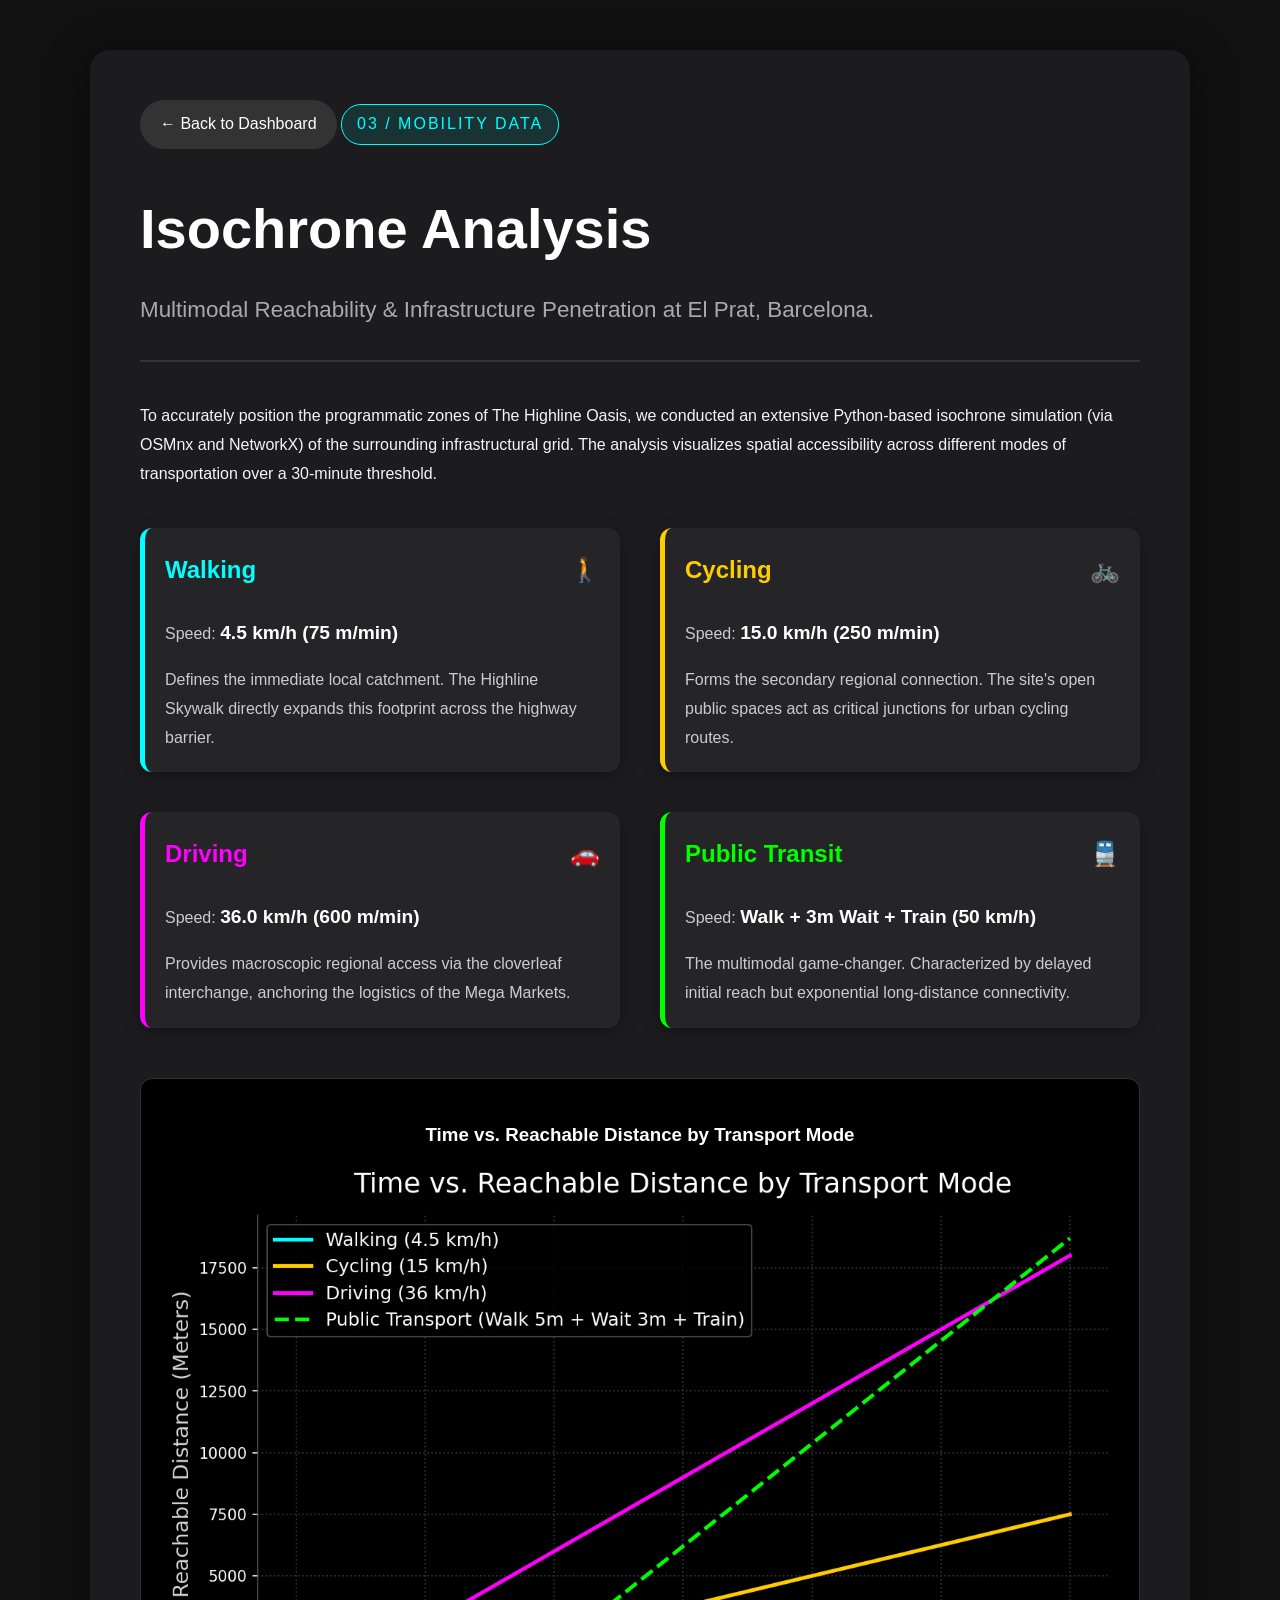
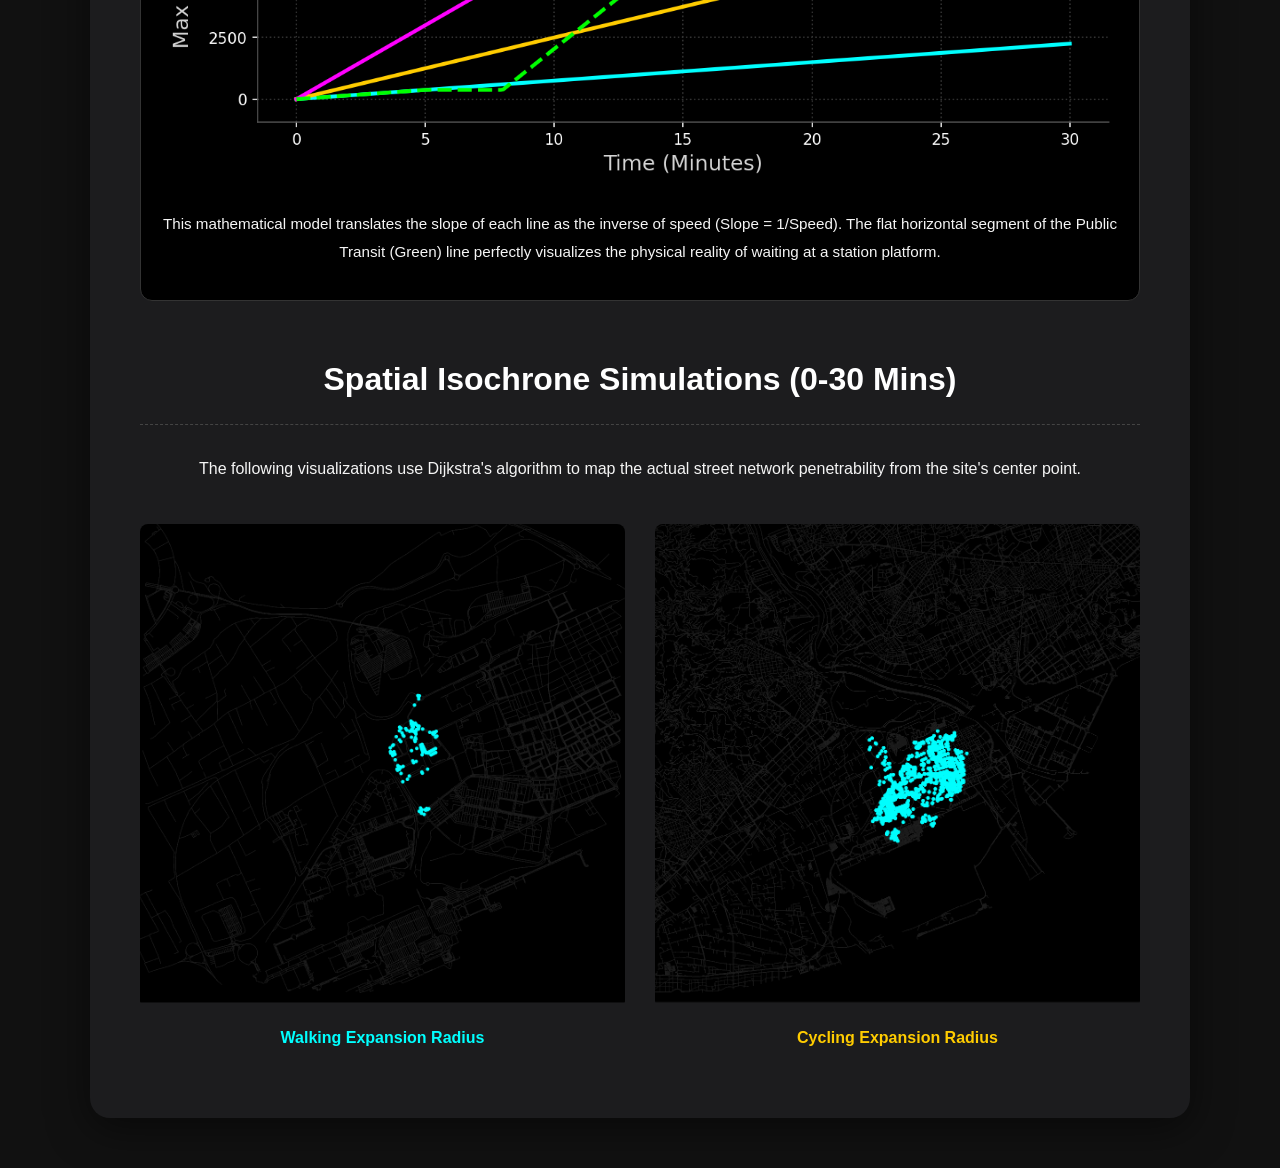
==== pages/mobility.html @ 181464d1 "Complete project upload with latest analysis and Smappen fusion" ====
<!DOCTYPE html>
<html lang="en">
<head>
    <meta charset="UTF-8">
    <meta name="viewport" content="width=device-width, initial-scale=1.0">
    <title>03 | Mobility & Isochrone Data</title>
    <style>
        body {
            background-color: #111;
            color: #f5f5f5;
            font-family: -apple-system, BlinkMacSystemFont, "Segoe UI", Roboto, Helvetica, Arial, sans-serif;
            margin: 0;
            padding: 50px;
            line-height: 1.8;
        }
        .container {
            max-width: 1000px;
            margin: 0 auto;
            background: #1c1c1e;
            padding: 50px;
            border-radius: 20px;
            box-shadow: 0 10px 40px rgba(0,0,0,0.5);
        }
        .header-tag {
            color: #00ffff;
            font-size: 1rem;
            letter-spacing: 2px;
            margin-bottom: 10px;
            display: inline-block;
            border: 1px solid #00ffff;
            padding: 5px 15px;
            border-radius: 20px;
            background: rgba(0,255,255,0.1);
        }
        h1 {
            color: #fff;
            font-size: 3.5rem;
            margin-top: 0;
            margin-bottom: 10px;
        }
        .subtitle {
            font-size: 1.4rem;
            color: #aaa;
            margin-bottom: 40px;
            border-bottom: 2px solid #333;
            padding-bottom: 30px;
        }
        .data-grid {
            display: grid;
            grid-template-columns: 1fr 1fr;
            gap: 40px;
            margin-top: 40px;
        }
        .data-card {
            background: #252528;
            padding: 20px;
            border-radius: 12px;
            border-left: 5px solid;
            box-shadow: 0 5px 15px rgba(0,0,0,0.3);
        }
        .data-card.walking { border-color: #00ffff; }
        .data-card.biking { border-color: #ffcc00; }
        .data-card.driving { border-color: #ff00ff; }
        .data-card.transit { border-color: #00ff00; }
        
        .data-card h3 {
            margin-top: 0;
            font-size: 1.5rem;
            display: flex;
            justify-content: space-between;
        }
        .data-card p {
            color: #ccc;
            font-size: 1rem;
            margin-bottom: 0;
        }
        .metric {
            font-size: 1.2rem;
            font-weight: bold;
            color: #fff;
        }
        
        .full-width-chart {
            margin-top: 50px;
            width: 100%;
            background: #000;
            border-radius: 12px;
            padding: 20px;
            box-sizing: border-box;
            border: 1px solid #333;
            text-align: center;
        }
        .full-width-chart img {
            max-width: 100%;
            border-radius: 8px;
        }
        .full-width-chart h3 {
            color: #fff;
            margin-bottom: 10px;
        }

        .back-btn {
            display: inline-block;
            padding: 10px 20px;
            background: #333;
            color: white;
            text-decoration: none;
            border-radius: 30px;
            margin-bottom: 30px;
            transition: background 0.3s ease;
        }
        .back-btn:hover { background: #555; }
        
        /* 動畫展演區 */
        .animation-showcase {
            margin-top: 50px;
            text-align: center;
        }
        .animation-showcase h3 {
            font-size: 2rem;
            color: #fff;
            margin-bottom: 30px;
            border-bottom: 1px dashed #444;
            padding-bottom: 15px;
        }
        .gif-grid {
            display: grid;
            grid-template-columns: 1fr 1fr;
            gap: 30px;
        }
        .gif-card img {
            width: 100%;
            border-radius: 8px;
            box-shadow: 0 5px 20px rgba(0,0,0,0.5);
            transition: transform 0.3s ease;
        }
        .gif-card img:hover {
            transform: scale(1.02);
        }
        .gif-card p {
            margin-top: 15px;
            font-weight: bold;
            color: #fff;
        }
        
        @media (max-width: 800px) {
            .data-grid, .gif-grid { grid-template-columns: 1fr; }
        }
    </style>
</head>
<body>
    <div class="container">
        <a href="../index.html" class="back-btn">← Back to Dashboard</a>
        
        <div class="header-tag">03 / MOBILITY DATA</div>
        <h1>Isochrone Analysis</h1>
        <div class="subtitle">Multimodal Reachability & Infrastructure Penetration at El Prat, Barcelona.</div>

        <p>To accurately position the programmatic zones of The Highline Oasis, we conducted an extensive Python-based isochrone simulation (via OSMnx and NetworkX) of the surrounding infrastructural grid. The analysis visualizes spatial accessibility across different modes of transportation over a 30-minute threshold.</p>

        <!-- 數據儀表板 -->
        <div class="data-grid">
            <div class="data-card walking">
                <h3 style="color: #00ffff;">Walking <span>🚶</span></h3>
                <p>Speed: <span class="metric">4.5 km/h (75 m/min)</span></p>
                <p>Defines the immediate local catchment. The Highline Skywalk directly expands this footprint across the highway barrier.</p>
            </div>
            
            <div class="data-card biking">
                <h3 style="color: #ffcc00;">Cycling <span>🚲</span></h3>
                <p>Speed: <span class="metric">15.0 km/h (250 m/min)</span></p>
                <p>Forms the secondary regional connection. The site's open public spaces act as critical junctions for urban cycling routes.</p>
            </div>
            
            <div class="data-card driving">
                <h3 style="color: #ff00ff;">Driving <span>🚗</span></h3>
                <p>Speed: <span class="metric">36.0 km/h (600 m/min)</span></p>
                <p>Provides macroscopic regional access via the cloverleaf interchange, anchoring the logistics of the Mega Markets.</p>
            </div>
            
            <div class="data-card transit">
                <h3 style="color: #00ff00;">Public Transit <span>🚆</span></h3>
                <p>Speed: <span class="metric">Walk + 3m Wait + Train (50 km/h)</span></p>
                <p>The multimodal game-changer. Characterized by delayed initial reach but exponential long-distance connectivity.</p>
            </div>
        </div>

        <!-- 綜合折線圖 -->
        <div class="full-width-chart">
            <h3>Time vs. Reachable Distance by Transport Mode</h3>
            <img src="../transport_chart.png" alt="Transport Isochrone Chart">
            <p style="margin-top: 15px; font-size: 0.95rem;">This mathematical model translates the slope of each line as the inverse of speed (Slope = 1/Speed). The flat horizontal segment of the Public Transit (Green) line perfectly visualizes the physical reality of waiting at a station platform.</p>
        </div>

        <!-- 動畫展演區 -->
        <div class="animation-showcase">
            <h3>Spatial Isochrone Simulations (0-30 Mins)</h3>
            <p style="margin-bottom: 40px;">The following visualizations use Dijkstra's algorithm to map the actual street network penetrability from the site's center point.</p>
            
            <div class="gif-grid">
                <div class="gif-card">
                    
<div style="overflow: hidden; border-radius: 8px; position: relative; padding-top: 100%;">
    <img src="../Map_Isochrone_Data/walking_isochrone.gif" alt="Walking Isochrone Animation" style="position: absolute; top: -10%; left: 0; width: 100%; height: 110%; object-fit: cover; border-radius: 0;">
</div>
                    <p style="color: #00ffff;">Walking Expansion Radius</p>
                </div>
                <div class="gif-card">
                    
<div style="overflow: hidden; border-radius: 8px; position: relative; padding-top: 100%;">
    <img src="../Map_Isochrone_Data/biking_isochrone.gif" alt="Cycling Isochrone Animation" style="position: absolute; top: -10%; left: 0; width: 100%; height: 110%; object-fit: cover; border-radius: 0;">
</div>
                    <p style="color: #ffcc00;">Cycling Expansion Radius</p>
                </div>
                <!-- 如果有開車或大眾運輸的 GIF 也可以隨時補上 -->
                <!-- 
                <div class="gif-card">
                    
<div style="overflow: hidden; border-radius: 8px; position: relative; padding-top: 100%;">
    <img src="../Map_Isochrone_Data/driving_isochrone.gif" alt="Driving Isochrone Animation" style="position: absolute; top: -10%; left: 0; width: 100%; height: 110%; object-fit: cover; border-radius: 0;">
</div>
                    <p style="color: #ff00ff;">Driving Expansion Radius</p>
                </div>
                -->
            </div>
        </div>

    </div>
</body>
</html>
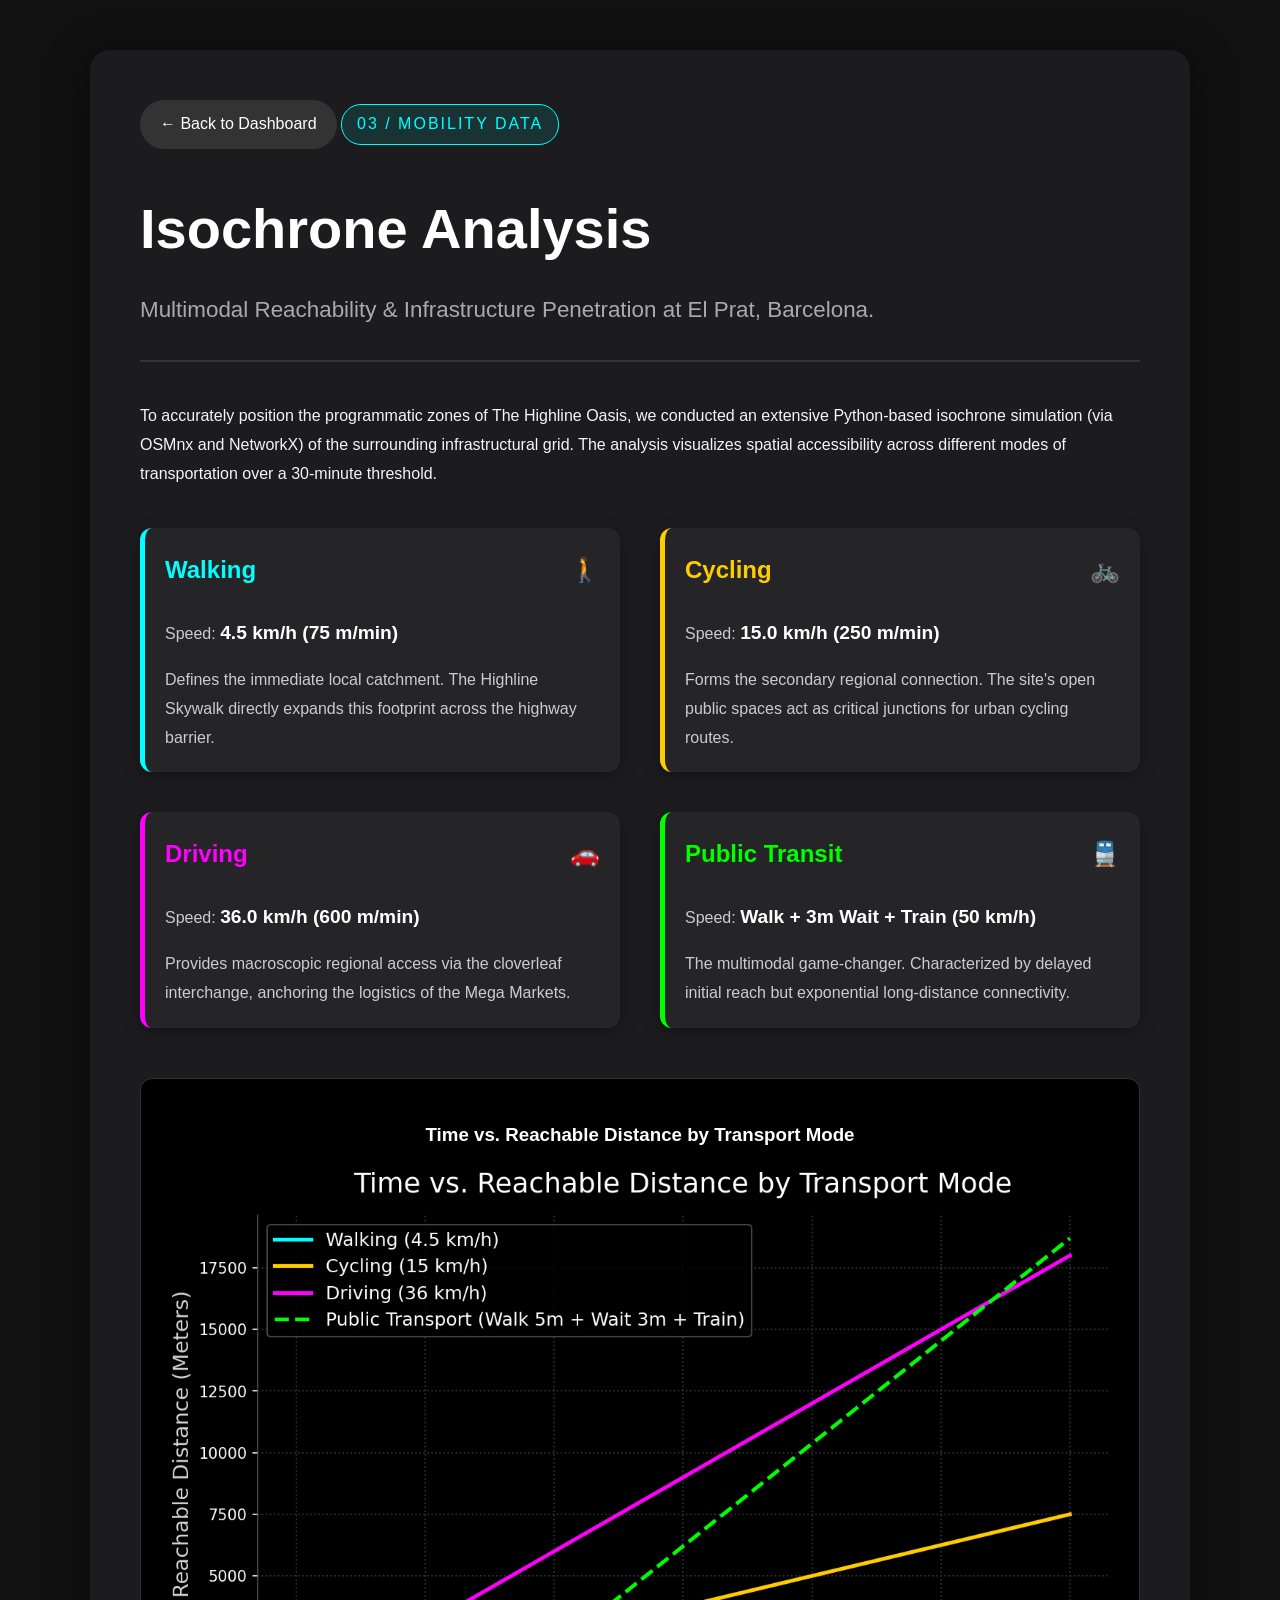
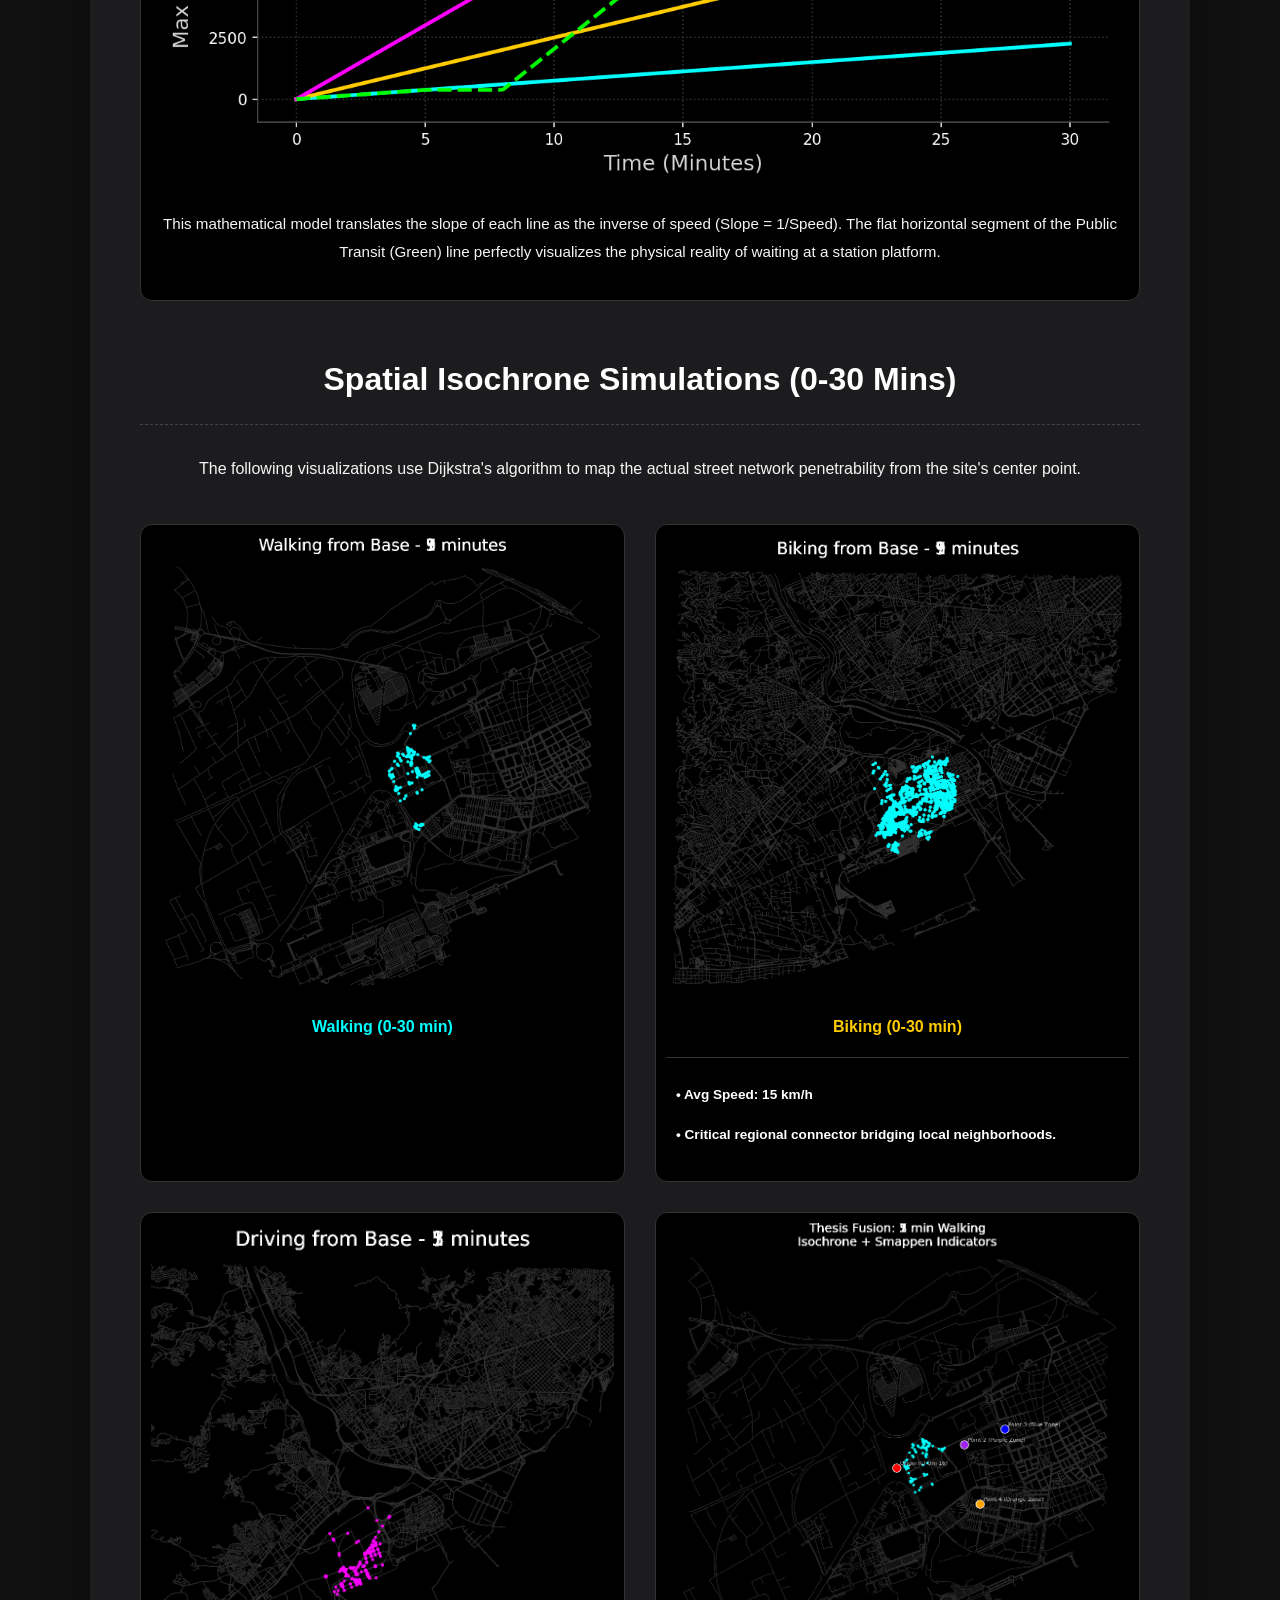
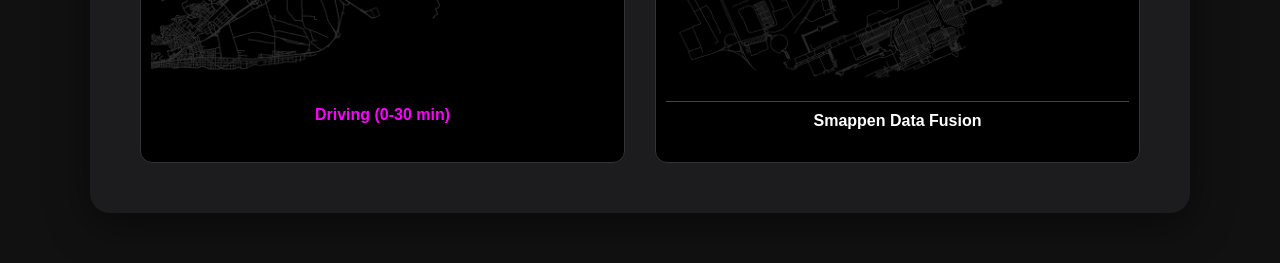
==== commit 11098fff: "Finalized isochrone animations with muted background and infinite loop" ====
--- a/pages/mobility.html
+++ b/pages/mobility.html
@@ -128,6 +128,12 @@
             grid-template-columns: 1fr 1fr;
             gap: 30px;
         }
+        .gif-card {
+            background: #000;
+            padding: 10px;
+            border-radius: 12px;
+            border: 1px solid #333;
+        }
         .gif-card img {
             width: 100%;
             border-radius: 8px;
@@ -198,30 +204,41 @@
             <p style="margin-bottom: 40px;">The following visualizations use Dijkstra's algorithm to map the actual street network penetrability from the site's center point.</p>
             
             <div class="gif-grid">
-                <div class="gif-card">
-                    
-<div style="overflow: hidden; border-radius: 8px; position: relative; padding-top: 100%;">
-    <img src="../Map_Isochrone_Data/walking_isochrone.gif" alt="Walking Isochrone Animation" style="position: absolute; top: -10%; left: 0; width: 100%; height: 110%; object-fit: cover; border-radius: 0;">
-</div>
-                    <p style="color: #00ffff;">Walking Expansion Radius</p>
-                </div>
-                <div class="gif-card">
-                    
-<div style="overflow: hidden; border-radius: 8px; position: relative; padding-top: 100%;">
-    <img src="../Map_Isochrone_Data/biking_isochrone.gif" alt="Cycling Isochrone Animation" style="position: absolute; top: -10%; left: 0; width: 100%; height: 110%; object-fit: cover; border-radius: 0;">
-</div>
-                    <p style="color: #ffcc00;">Cycling Expansion Radius</p>
-                </div>
-                <!-- 如果有開車或大眾運輸的 GIF 也可以隨時補上 -->
-                <!-- 
-                <div class="gif-card">
-                    
-<div style="overflow: hidden; border-radius: 8px; position: relative; padding-top: 100%;">
-    <img src="../Map_Isochrone_Data/driving_isochrone.gif" alt="Driving Isochrone Animation" style="position: absolute; top: -10%; left: 0; width: 100%; height: 110%; object-fit: cover; border-radius: 0;">
-</div>
-                    <p style="color: #ff00ff;">Driving Expansion Radius</p>
-                </div>
-                -->
+                <!-- WALKING -->
+                <div class="gif-card">
+                    <div style="overflow: hidden; border-radius: 8px; position: relative; padding-top: 100%;">
+                        <img src="../Map_Isochrone_Data/walking_isochrone.gif" alt="Walking Isochrone Animation" style="position: absolute; top: 0; left: 0; width: 100%; height: 100%; object-fit: cover; border-radius: 0;">
+                    </div>
+                    <p style="color: #00ffff;">Walking (0-30 min)</p>
+                </div>
+                
+                <!-- BIKING -->
+                <div class="gif-card">
+                    <div style="overflow: hidden; border-radius: 8px; position: relative; padding-top: 100%;">
+                        <img src="../Map_Isochrone_Data/biking_isochrone.gif" alt="Cycling Isochrone Animation" style="position: absolute; top: 0; left: 0; width: 100%; height: 100%; object-fit: cover; border-radius: 0;">
+                    </div>
+                    <p style="color: #ffcc00;">Biking (0-30 min)</p>
+                    <div style="text-align: left; padding: 10px; color: #ccc; font-size: 0.85rem; border-top: 1px solid #333;">
+                        <p>• Avg Speed: 15 km/h</p>
+                        <p>• Critical regional connector bridging local neighborhoods.</p>
+                    </div>
+                </div>
+
+                <!-- DRIVING -->
+                <div class="gif-card">
+                    <div style="overflow: hidden; border-radius: 8px; position: relative; padding-top: 100%;">
+                        <img src="../Map_Isochrone_Data/driving_isochrone.gif" alt="Driving Isochrone Animation" style="position: absolute; top: 0; left: 0; width: 100%; height: 100%; object-fit: cover; border-radius: 0;">
+                    </div>
+                    <p style="color: #ff00ff;">Driving (0-30 min)</p>
+                </div>
+
+                <!-- SMAPPEN FUSION -->
+                <div class="gif-card">
+                    <div style="overflow: hidden; border-radius: 8px; position: relative; padding-top: 100%;">
+                        <img src="../Map_Isochrone_Data/thesis_smappen_fusion.gif" alt="Smappen Fusion Animation" style="position: absolute; top: 0; left: 0; width: 100%; height: 100%; object-fit: cover; border-radius: 0;">
+                    </div>
+                    <p style="color: #ffffff; border-top: 1px solid #444; padding-top: 5px;">Smappen Data Fusion</p>
+                </div>
             </div>
         </div>
 
